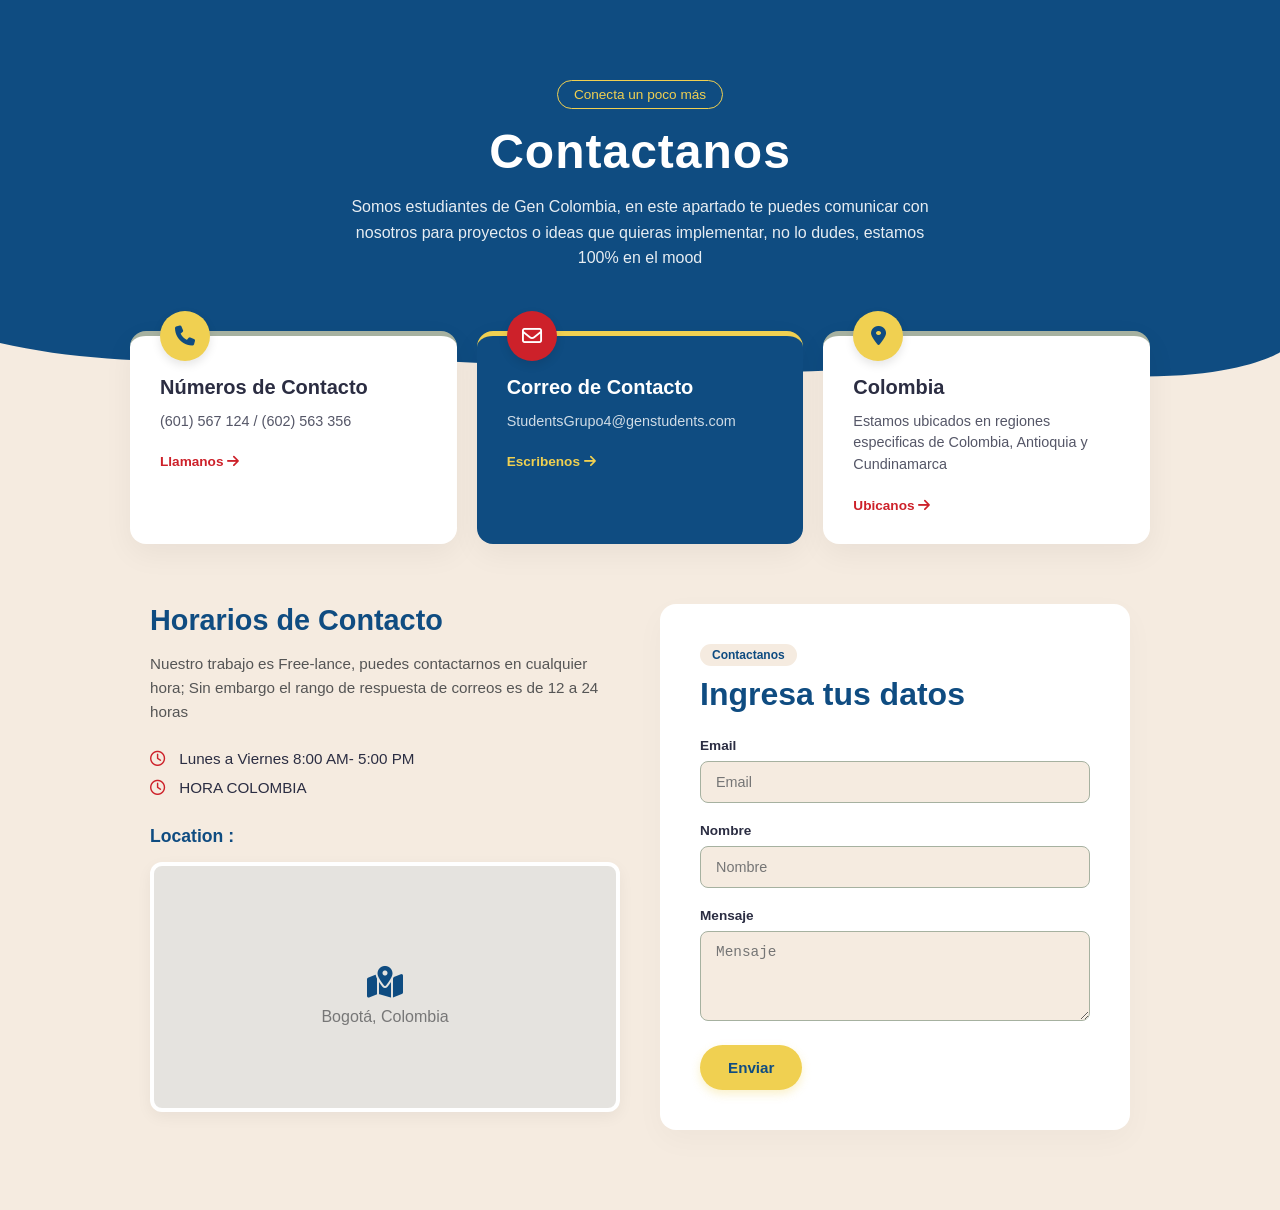
==== contactenos.html @ 1eba62eb "taller 2" ====
<!DOCTYPE html>
<html lang="es">
<head>
    <meta charset="UTF-8">
    <meta name="viewport" content="width=device-width, initial-scale=1.0">
    <title>Sección de Contacto - Estilo Van Gogh</title>
   
    <link rel="stylesheet" href="https://cdnjs.cloudflare.com/ajax/libs/font-awesome/6.4.0/css/all.min.css">

    <link rel="stylesheet" href="csscontactenos.css">
</head>
<body>

  
    <section class="hero-contact">
        <a href="#" class="badge">Conecta un poco más</a>
        <h1>Contactanos</h1>
        <p> Somos estudiantes de Gen Colombia, en este apartado te puedes comunicar con nosotros para proyectos o ideas que quieras implementar, no lo dudes, estamos 100% en el mood </p>
        <div class="wave-separator">
        <svg data-name="Layer 1" xmlns="http://www.w3.org/2000/svg" viewBox="0 0 1200 120" preserveAspectRatio="none">
            <path d="M0,0 C150,90 350,10 500,60 C650,110 850,30 1000,70 C1150,110 1200,20 1200,20 L1200,120 L0,120 Z" class="shape-fill"></path>
        </svg>
    </div>
        
        
    </section>

    
    <section class="cards-container">
        
     
        <article class="info-card">
            <div class="icon-badge"><i class="fa-solid fa-phone"></i></div>
            <h3>Números de Contacto</h3>
            <p>(601) 567 124 /
                (602) 563 356 </p>
            <a href="#" class="card-link">Llamanos <i class="fa-solid fa-arrow-right"></i></a>
        </article>

       
        <article class="info-card featured">
            <div class="icon-badge"><i class="fa-regular fa-envelope"></i></div>
            <h3>Correo de Contacto</h3>
            <p>StudentsGrupo4@genstudents.com </p>
            <a href="#" class="card-link">Escribenos <i class="fa-solid fa-arrow-right"></i></a>
        </article>

        
        <article class="info-card">
            <div class="icon-badge"><i class="fa-solid fa-location-dot"></i></div>
            <h3>Colombia</h3>
            <p>Estamos ubicados en regiones especificas de Colombia, Antioquia y Cundinamarca</p>
            <a href="#" class="card-link"> Ubicanos <i class="fa-solid fa-arrow-right"></i></a>
        </article>

    </section>

    
    <main class="main-content">
        
       
        <section class="column-left">
            <h2>Horarios de Contacto</h2>
            <p>Nuestro trabajo es Free-lance, puedes contactarnos en cualquier hora; Sin embargo el rango de respuesta de correos es de 12 a 24 horas</p>
            
            <ul class="time-list">
                <li><i class="fa-regular fa-clock"></i> <span>Lunes a Viernes 8:00 AM- 5:00 PM</span></li>
                <li><i class="fa-regular fa-clock"></i> <span>HORA COLOMBIA </span></li>
                
            </ul>

            <h4>Location :</h4>
            <div class="map-box">
                <div class="map-fallback">
                    <i class="fa-solid fa-map-location-dot fa-2x" style="color: var(--azul-profundo); margin-bottom: 10px;"></i>
                    <p>Bogotá, Colombia</p>
                </div>
            </div>
        </section>

        
        <section class="column-right">
            <div class="form-box">
                <span class="form-badge">Contactanos</span>
                <h2>Ingresa tus datos</h2>
                
                <form action="#">
                    <div class="form-group">
                        <label for="txt-email">Email</label>
                        <input type="email" id="txt-email" placeholder="Email" required>
                    </div>

                    <div class="form-group">
                        <label for="txt-name">Nombre</label>
                        <input type="text" id="txt-name" placeholder="Nombre    " required>
                    </div>

                    <div class="form-group">
                        <label for="txt-message">Mensaje</label>
                        <textarea id="txt-message" rows="4" placeholder="Mensaje" required></textarea>
                    </div>

                    <button type="submit" class="btn-submit">Enviar</button>
                </form>
            </div>
        </section>

    </main>

</body>
</html>
---- csscontactenos.css ----
:root {
    --azul-profundo: #0F4C81;  
    --suave-crema: #D0B18A;     
    --crema-claro: #F5EBE0;     
    --amarillo-luna: #F0D051;   
    --verde-oliva: #A6B1A0;     
    --naranja-acento: #CD212A;  
    --blanco: #FFFFFF;
    --texto-oscuro: #2B2D42;
}


*, *::before, *::after {
    box-sizing: border-box;
    margin: 0;
    padding: 0;
}

html {
    scroll-behavior: smooth;
    font-family: 'Segoe UI', Tahoma, Geneva, Verdana, sans-serif;
    color: var(--texto-oscuro);
    background-color: var(--crema-claro);
}


.hero-contact {
    background-color: var(--azul-profundo);
    
    background-image: (rgba(15, 76, 129, 0.85), rgba(15, 76, 129, 0.95)), url('https://images.unsplash.com/photo-1579783902614-a3fb3927b6a5?q=80&w=600');
    background-size: cover;
    background-position: center;
    color: var(--blanco);
    text-align: center;
    padding: 80px 20px 120px 20px;
    position: relative;
}

.hero-contact .badge {
    display: inline-block;
    border: 1.5px solid var(--amarillo-luna);
    color: var(--amarillo-luna);
    padding: 6px 16px;
    border-radius: 20px;
    font-size: 0.85rem;
    text-decoration: none;
    margin-bottom: 15px;
    font-weight: 500;
    transition: 0.3s;
}

.hero-contact .badge:hover {
    background-color: var(--amarillo-luna);
    color: var(--azul-profundo);
}

.hero-contact h1 {
    font-size: 3rem;
    margin-bottom: 15px;
    letter-spacing: 1px;
}

.hero-contact p {
    max-width: 600px;
    margin: 0 auto;
    font-size: 1rem;
    opacity: 0.9;
    line-height: 1.6;
}


.wave-separator {
    position: absolute;
    bottom: -2px;
    left: 0;
    width: 100%;
    overflow: hidden;
    line-height: 0;
}

.wave-separator svg {
    position: relative;
    display: block;
    width: calc(100% + 1.3px);
    height: 50px;
}

.wave-separator .shape-fill {
    fill: var(--crema-claro);
}

.cards-container {
    max-width: 1100px;
    margin: -60px auto 60px auto; 
    padding: 0 20px;
    display: table;
    width: 100%;
    border-spacing: 20px 0;
    position: relative;
    z-index: 10;
}

.info-card {
    display: table-cell;
    background-color: var(--blanco);
    padding: 40px 30px 30px 30px;
    border-radius: 16px;
    box-shadow: 0 10px 30px rgba(0, 0, 0, 0.05);
    width: 33.33%;
    vertical-align: top;
    position: relative;
    border-top: 5px solid var(--verde-oliva);
    transition: transform 0.3s ease, box-shadow 0.3s ease;

}


.info-card.featured {
    background-color: var(--azul-profundo);
    color: var(--blanco);
    border-top: 5px solid var(--amarillo-luna);
}


.icon-badge {
    position: absolute;
    top: -25px;
    left: 30px;
    width: 50px;
    height: 50px;
    background-color: var(--amarillo-luna);
    color: var(--azul-profundo);
    border-radius: 50%;
    text-align: center;
    line-height: 50px;
    font-size: 1.25rem;
    box-shadow: 0 4px 10px rgba(0,0,0,0.1);
}

.info-card.featured .icon-badge {
    background-color: var(--naranja-acento);
    color: var(--blanco);
}

.info-card h3 {
    font-size: 1.25rem;
    margin-bottom: 12px;
    font-weight: 600;
}

.info-card p {
    font-size: 0.9rem;
    line-height: 1.5;
    opacity: 0.8;
    margin-bottom: 20px;
}

.info-card .card-link {
    color: var(--naranja-acento);
    text-decoration: none;
    font-size: 0.85rem;
    font-weight: bold;
}

.info-card.featured .card-link {
    color: var(--amarillo-luna);
}


.main-content {
    max-width: 1100px;
    margin: 0 auto 80px auto;
    padding: 0 20px;
    display: table;
    width: 100%;
    border-spacing: 40px 0;
}

.column-left, .column-right {
    display: table-cell;
    width: 50%;
    vertical-align: top;
}


.column-left h2 {
    font-size: 1.8rem;
    color: var(--azul-profundo);
    margin-bottom: 15px;
}

.column-left > p {
    font-size: 0.95rem;
    line-height: 1.6;
    margin-bottom: 25px;
    color: #555;
}

.time-list {
    list-style: none;
    margin-bottom: 30px;
}

.time-list li {
    margin-bottom: 12px;
    font-size: 0.95rem;
    display: block;
}

.time-list li i {
    margin-right: 10px;
    color: var(--naranja-acento);
}

.column-left h4 {
    font-size: 1.1rem;
    margin-bottom: 15px;
    color: var(--azul-profundo);
}


.map-box {
    width: 100%;
    height: 250px;
    background-color: #e5e3df;
    border-radius: 12px;
    border: 4px solid var(--blanco);
    box-shadow: 0 5px 15px rgba(0,0,0,0.05);
    position: relative;
}

.map-fallback {
    position: absolute;
    width: 100%;
    height: 100%;
    display: block;
    text-align: center;
    padding-top: 100px;
    color: #777;
    font-weight: 500;
}


.form-box {
    background-color: var(--blanco);
    padding: 40px;
    border-radius: 16px;
    box-shadow: 0 10px 30px rgba(0,0,0,0.03);
}

.form-badge {
    display: inline-block;
    background-color: var(--crema-claro);
    color: var(--azul-profundo);
    padding: 4px 12px;
    border-radius: 12px;
    font-size: 0.75rem;
    font-weight: bold;
    margin-bottom: 10px;
}

.form-box h2 {
    font-size: 2rem;
    color: var(--azul-profundo);
    margin-bottom: 25px;
}

.form-group {
    margin-bottom: 20px;
}

.form-group label {
    display: block;
    font-size: 0.85rem;
    font-weight: 600;
    margin-bottom: 8px;
    color: var(--texto-oscuro);
}

.form-group input, .form-group textarea {
    width: 100%;
    padding: 12px 15px;
    border: 1.5px solid var(--verde-oliva);
    background-color: var(--crema-claro);
    border-radius: 8px;
    font-size: 0.9rem;
    color: var(--texto-oscuro);
    transition: 0.3s;
}

.form-group input:focus, .form-group textarea:focus {
    outline: none;
    border-color: var(--azul-profundo);
    background-color: var(--blanco);
}

.btn-submit {
    display: inline-block;
    background-color: var(--amarillo-luna);
    color: var(--azul-profundo);
    border: none;
    padding: 14px 28px;
    border-radius: 25px;
    font-size: 0.95rem;
    font-weight: bold;
    cursor: pointer;
    transition: 0.3s;
    box-shadow: 0 4px 10px rgba(240, 208, 81, 0.3);
}

.btn-submit:hover {
    background-color: var(--naranja-acento);
    color: var(--blanco);
    box-shadow: 0 4px 10px rgba(205, 33, 42, 0.3);
}


@media (max-width: 768px) {
    .cards-container, .main-content {
        display: block;
    }
    .info-card, .column-left, .column-right {
        display: block;
        width: 100%;
        margin-bottom: 30px;
    }
    .cards-container {
        margin-top: -40px;
    }
}
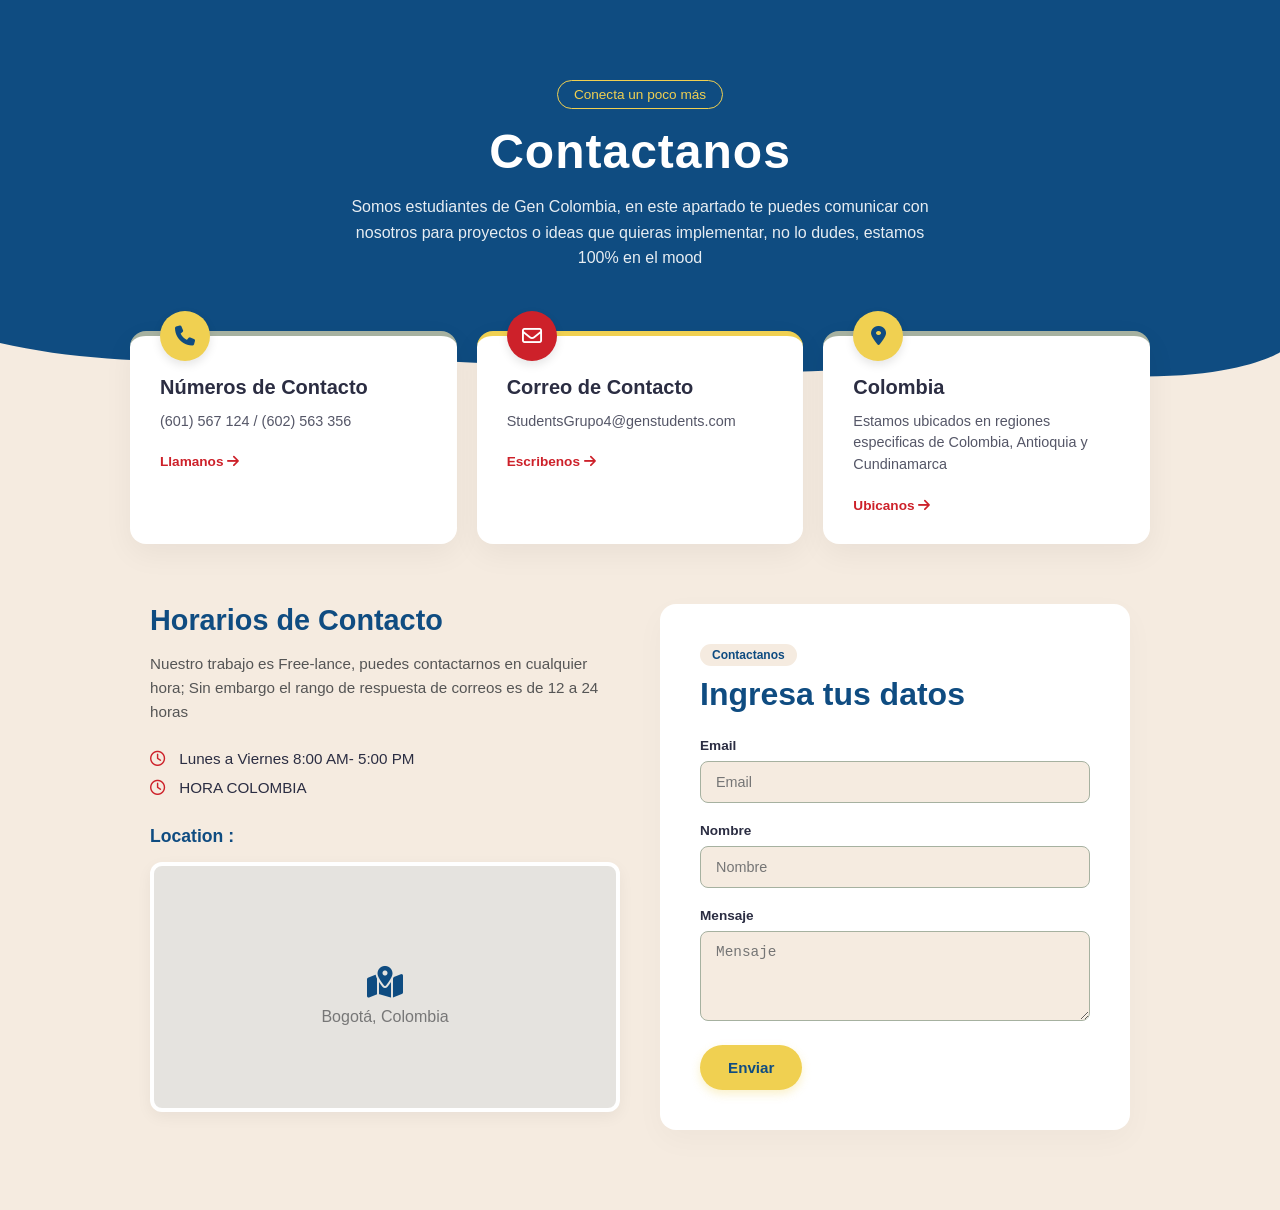
==== commit f13d6bca: "faltante contactenos" ====
--- a/contactenos.html
+++ b/contactenos.html
@@ -9,6 +9,8 @@
 
     <link rel="stylesheet" href="csscontactenos.css">
 </head>
+
+
 <body>
 
   
--- a/csscontactenos.css
+++ b/csscontactenos.css
@@ -1,4 +1,3 @@
-
 :root {
     --azul-profundo: #0F4C81;  
     --suave-crema: #D0B18A;     
@@ -10,7 +9,6 @@
     --texto-oscuro: #2B2D42;
 }
 
-
 *, *::before, *::after {
     box-sizing: border-box;
     margin: 0;
@@ -24,13 +22,8 @@
     background-color: var(--crema-claro);
 }
 
-
 .hero-contact {
     background-color: var(--azul-profundo);
-    
-    background-image: (rgba(15, 76, 129, 0.85), rgba(15, 76, 129, 0.95)), url('https://images.unsplash.com/photo-1579783902614-a3fb3927b6a5?q=80&w=600');
-    background-size: cover;
-    background-position: center;
     color: var(--blanco);
     text-align: center;
     padding: 80px 20px 120px 20px;
@@ -69,7 +62,6 @@
     line-height: 1.6;
 }
 
-
 .wave-separator {
     position: absolute;
     bottom: -2px;
@@ -112,16 +104,19 @@
     position: relative;
     border-top: 5px solid var(--verde-oliva);
     transition: transform 0.3s ease, box-shadow 0.3s ease;
-
+}
+
+.info-card:hover {
+    transform: translateY(-15px);
+    box-shadow: 0 20px 45px rgba(0, 0, 0, 0.12);
 }
 
 
 .info-card.featured {
-    background-color: var(--azul-profundo);
-    color: var(--blanco);
+    background-color: var(--blanco);
+    color: var(--texto-oscuro);
     border-top: 5px solid var(--amarillo-luna);
 }
-
 
 .icon-badge {
     position: absolute;
@@ -138,6 +133,7 @@
     box-shadow: 0 4px 10px rgba(0,0,0,0.1);
 }
 
+
 .info-card.featured .icon-badge {
     background-color: var(--naranja-acento);
     color: var(--blanco);
@@ -163,10 +159,10 @@
     font-weight: bold;
 }
 
+
 .info-card.featured .card-link {
-    color: var(--amarillo-luna);
-}
-
+    color: var(--naranja-acento);
+}
 
 .main-content {
     max-width: 1100px;
@@ -183,7 +179,6 @@
     vertical-align: top;
 }
 
-
 .column-left h2 {
     font-size: 1.8rem;
     color: var(--azul-profundo);
@@ -218,7 +213,6 @@
     margin-bottom: 15px;
     color: var(--azul-profundo);
 }
-
 
 .map-box {
     width: 100%;
@@ -240,7 +234,6 @@
     color: #777;
     font-weight: 500;
 }
-
 
 .form-box {
     background-color: var(--blanco);
@@ -314,7 +307,6 @@
     color: var(--blanco);
     box-shadow: 0 4px 10px rgba(205, 33, 42, 0.3);
 }
-
 
 @media (max-width: 768px) {
     .cards-container, .main-content {
